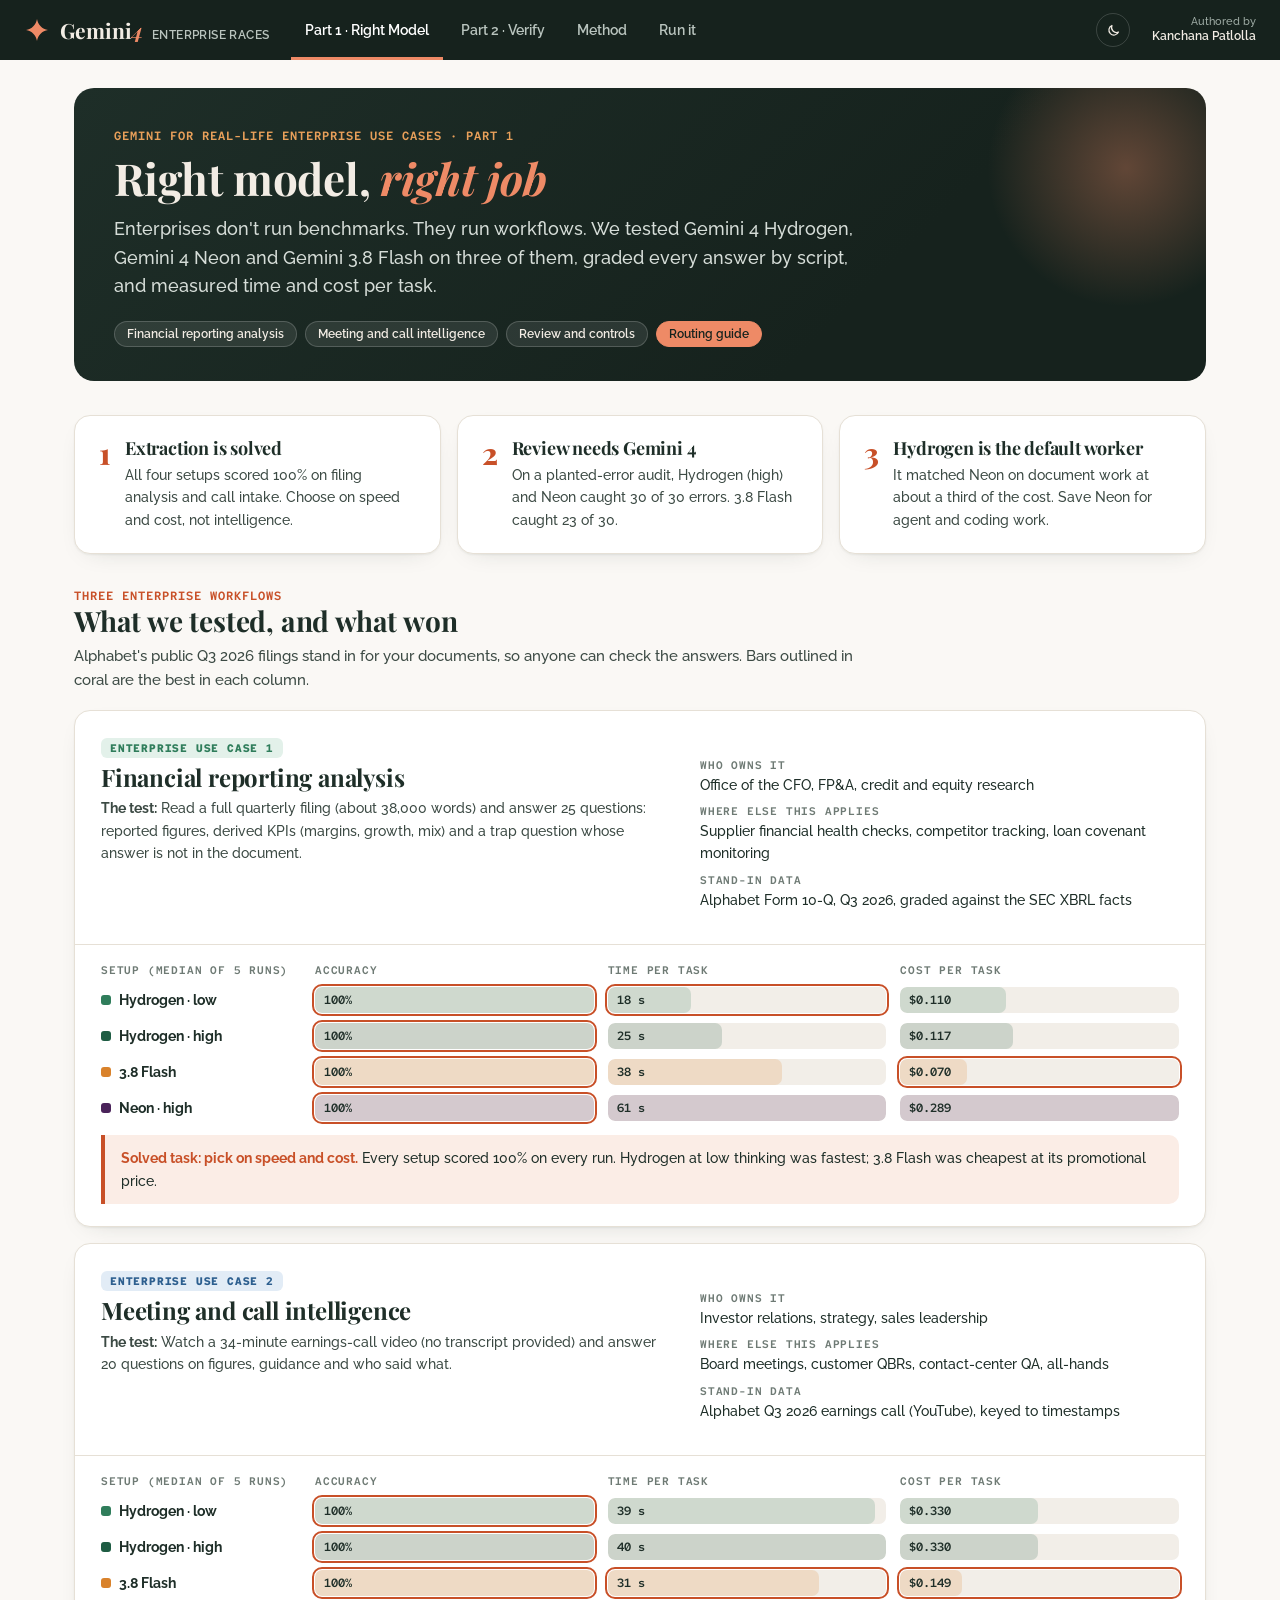
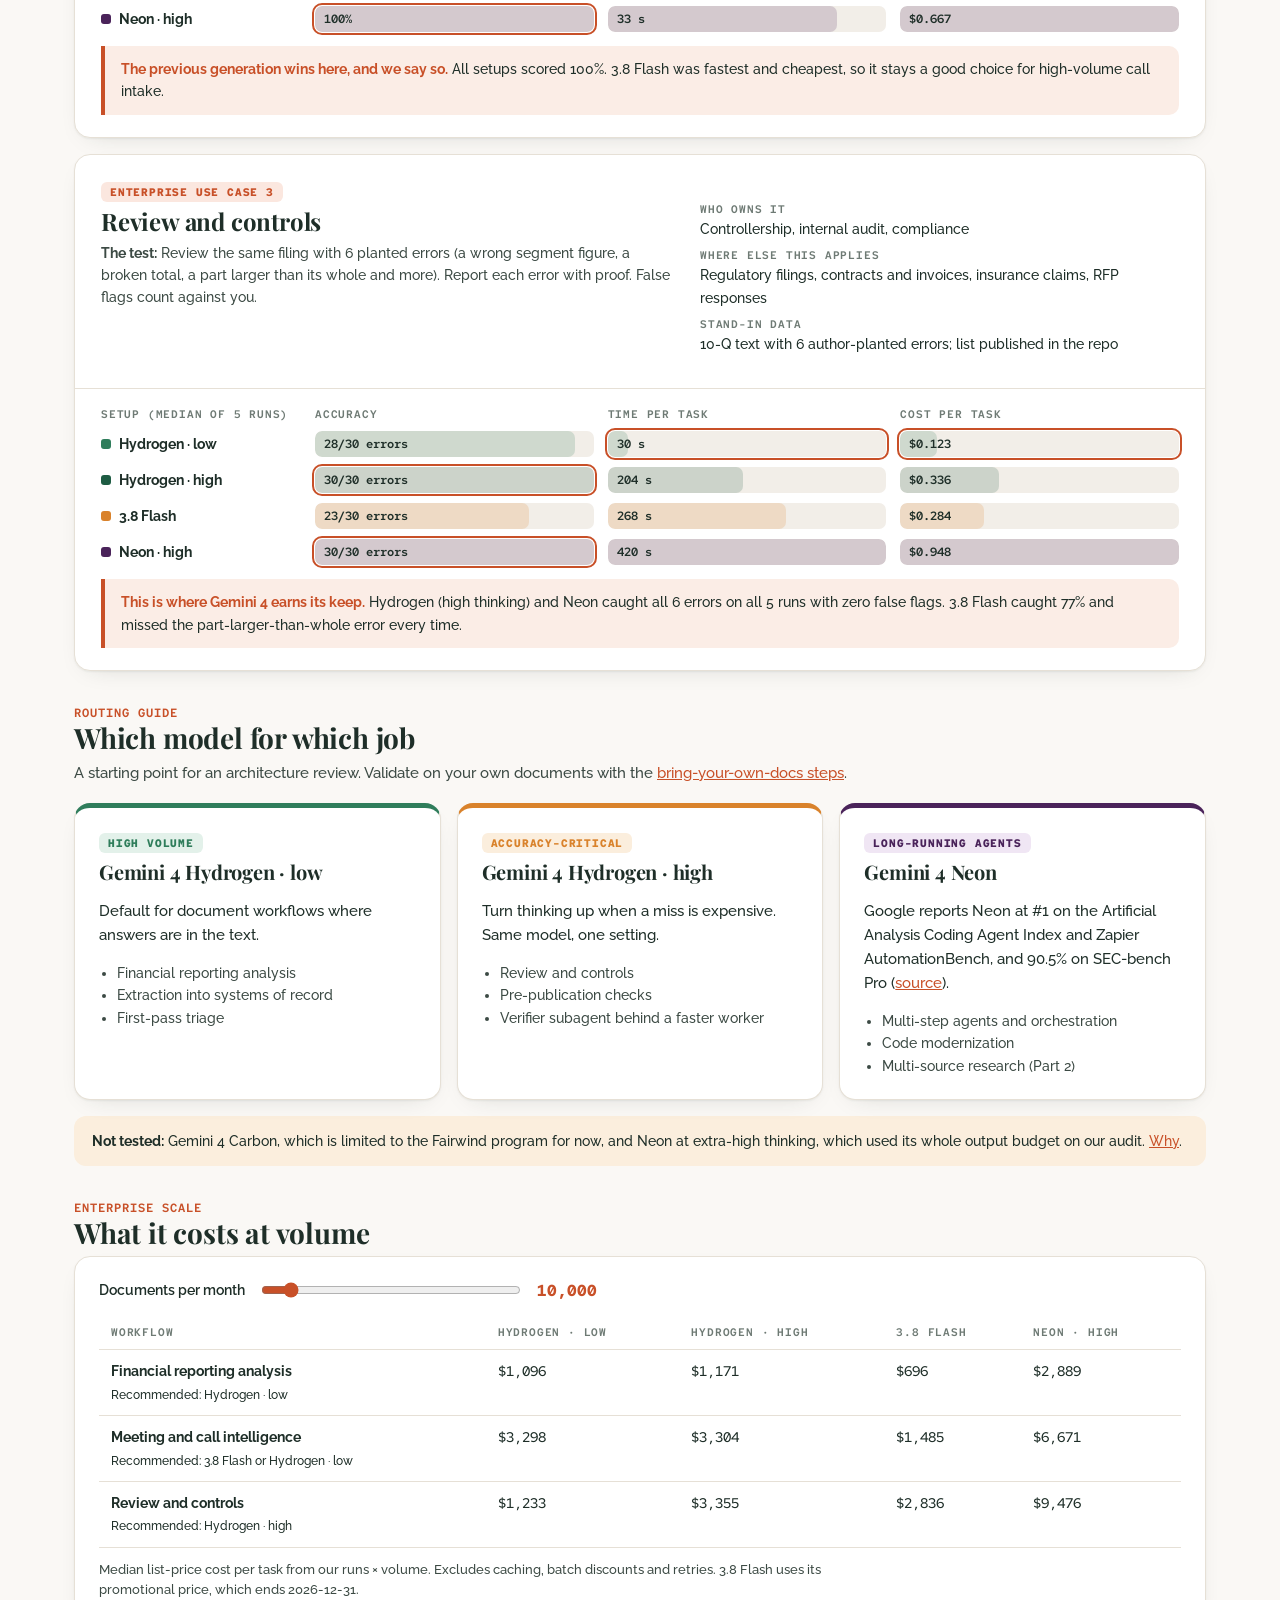
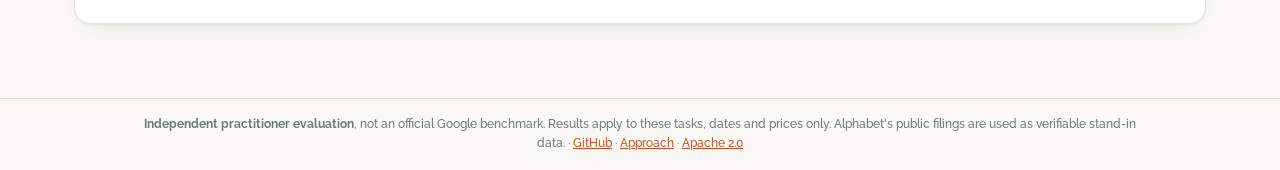
==== docs/index.html @ 5a357904 "Part 1: Right Model, Right Job — races, results, approach, site" ====
<!DOCTYPE html>
<html lang="en">
<head>
<!-- Google Tag Manager -->
<script>(function(w,d,s,l,i){w[l]=w[l]||[];w[l].push({'gtm.start':
new Date().getTime(),event:'gtm.js'});var f=d.getElementsByTagName(s)[0],
j=d.createElement(s),dl=l!='dataLayer'?'&l='+l:'';j.async=true;j.src=
'https://www.googletagmanager.com/gtm.js?id='+i+dl;f.parentNode.insertBefore(j,f);
})(window,document,'script','dataLayer','GTM-MKN39GPM');</script>
<!-- End Google Tag Manager -->
<meta charset="UTF-8">
<meta name="viewport" content="width=device-width, initial-scale=1.0">
<meta name="referrer" content="strict-origin-when-cross-origin">
<title>Gemini for Real-Life Enterprise Use Cases: Right Model, Right Job</title>
<meta name="description" content="Script-graded tests of Gemini 4 Hydrogen, Gemini 4 Neon and Gemini 3.8 Flash on enterprise workflows: financial reporting analysis, call intelligence, and review and controls. Accuracy, time and cost per task.">
<link rel="canonical" href="https://gemini4.cloudrace.info/">
<meta property="og:title" content="Gemini for Real-Life Enterprise Use Cases">
<meta property="og:description" content="Which Gemini model should run each enterprise workflow? Accuracy, time and cost on real filings and a real earnings call.">
<meta property="og:url" content="https://gemini4.cloudrace.info/">
<meta property="og:type" content="website">
<meta name="twitter:card" content="summary_large_image">
<link rel="preconnect" href="https://fonts.googleapis.com">
<link rel="preconnect" href="https://fonts.gstatic.com" crossorigin>
<link href="https://fonts.googleapis.com/css2?family=Playfair+Display:ital,wght@0,600;0,700;0,800;1,600&family=Raleway:wght@400;500;600;700&family=Red+Hat+Mono:wght@400;500;600&display=swap" rel="stylesheet">
<style>:root{
  --head:'Playfair Display',Georgia,serif;--body:'Raleway',system-ui,sans-serif;--mono:'Red Hat Mono',ui-monospace,monospace;
  --forest:#1E2E28;--forest-deep:#16221D;--coral:#C85028;--amber:#D9822B;--plum:#4A235A;--success:#2F7D5B;--blue:#2D5F8F;
  --bg:#FAF8F5;--surface:#FFFFFF;--surface-2:#F2EEE8;--line:#E6E0D6;--line-2:#D3CBBE;
  --ink:#1E2E28;--ink-2:#3C4A44;--muted:#6E7A74;--hl:#FBEDE6;
  --t-green:#E3F1EA;--t-coral:#FBE7DF;--t-amber:#FBEEDD;--t-plum:#F0E6F4;--t-blue:#E2ECF6;
  --shadow:0 1px 2px rgba(30,46,40,.06),0 8px 24px -16px rgba(30,46,40,.25);color-scheme:light;
}
:root.dark{
  --bg:#121A16;--surface:#18231E;--surface-2:#1F2C26;--line:#2C3B34;--line-2:#42554C;
  --ink:#EDE8DF;--ink-2:#CFC9BE;--muted:#93A098;--hl:#2A2320;
  --coral:#EE8A66;--amber:#E9A05A;--plum:#CFA9E0;--success:#7CC8A1;--blue:#8FB6DE;
  --t-green:#22392E;--t-coral:#46291E;--t-amber:#45341F;--t-plum:#3A2945;--t-blue:#25374B;
  --shadow:none;color-scheme:dark;
}
*{box-sizing:border-box}
html,body{margin:0}
body{background:var(--bg);color:var(--ink);font:500 15px/1.6 var(--body);-webkit-font-smoothing:antialiased}
a{color:var(--coral)}
code,pre{font-family:var(--mono)}
code{font-size:.9em;background:var(--surface-2);padding:1px 5px;border-radius:5px}
pre{background:var(--forest-deep);color:#E9E4DA;padding:16px 18px;border-radius:12px;overflow:auto;font-size:13px;line-height:1.55}
h1,h2,h3{font-family:var(--head);font-weight:700;letter-spacing:-.2px;line-height:1.2}
.app{min-height:100vh;display:flex;flex-direction:column}

/* top bar */
.top{display:flex;align-items:center;gap:22px;padding:0 24px;height:60px;background:var(--forest-deep);color:#F2ECE4;position:sticky;top:0;z-index:20}
.brand{display:flex;align-items:center;gap:10px;text-decoration:none;color:#F2ECE4;font:700 21px var(--head);flex:none}
.brand em{color:#EE8A66;font-style:italic}
.brand small{font:600 12px var(--body);color:#B9C4BE;letter-spacing:.4px;text-transform:uppercase;margin-left:4px}
.tabs{display:flex;gap:4px;align-self:stretch}
.tab{display:flex;align-items:center;padding:0 14px;text-decoration:none;font-weight:600;font-size:14px;color:#B9C4BE;border-bottom:3px solid transparent;border-top:3px solid transparent}
.tab:hover{color:#fff}
.tab.on{color:#fff;border-bottom-color:#EE8A66}
.grow{flex:1}
.iconbtn{width:34px;height:34px;display:grid;place-items:center;border:1px solid rgba(255,255,255,.16);border-radius:50%;background:none;color:#F2ECE4;cursor:pointer}
.ico{width:15px;height:15px}
.by{font-size:11px;line-height:1.3;color:#9FACA5;text-align:right}
.by b{display:block;color:#F2ECE4;font-size:12px;font-weight:600}

/* layout */
.view{flex:1;width:100%;max-width:1180px;margin:0 auto;padding:28px 24px 40px;outline:none}
.card{background:var(--surface);border:1px solid var(--line);border-radius:16px;box-shadow:var(--shadow);padding:22px 24px}
.grid{display:grid;gap:16px}
.g3{grid-template-columns:repeat(3,minmax(0,1fr))}
.g2{grid-template-columns:repeat(2,minmax(0,1fr))}
.g4{grid-template-columns:repeat(4,minmax(0,1fr))}
section{margin:34px 0}
section>h2{font-size:28px;margin:0 0 6px}
.lede{color:var(--ink-2);max-width:780px;margin:0 0 18px}
.eyebrow{font:600 12px var(--mono);letter-spacing:1px;text-transform:uppercase;color:var(--coral)}

/* hero */
.hero{background:linear-gradient(135deg,var(--forest) 0%,var(--forest-deep) 70%);color:#F2ECE4;border-radius:20px;padding:40px 40px 34px;position:relative;overflow:hidden}
.hero:after{content:"";position:absolute;right:-60px;top:-60px;width:280px;height:280px;border-radius:50%;background:radial-gradient(circle,rgba(238,138,102,.35),transparent 70%)}
.hero h1{font-size:44px;margin:8px 0 10px;max-width:820px}
.hero h1 em{color:#EE8A66}
.hero p{font-size:18px;color:#D6DDD8;max-width:760px;margin:0 0 20px}
.hero .eyebrow{color:#E9A05A}
.pills{display:flex;flex-wrap:wrap;gap:8px}
.pill{font:600 12px var(--body);padding:5px 12px;border-radius:999px;background:rgba(255,255,255,.09);border:1px solid rgba(255,255,255,.18);color:#F2ECE4;text-decoration:none}
a.pill:hover{border-color:#EE8A66}
.pill.on{background:#EE8A66;color:#16221D;border-color:#EE8A66}

/* takeaways */
.take{display:flex;gap:14px;align-items:flex-start}
.take .n{font:800 30px var(--head);color:var(--coral);line-height:1}
.take h3{margin:0 0 4px;font-size:18px}
.take p{margin:0;color:var(--ink-2);font-size:14px}

/* use-case panel */
.uc{padding:0;overflow:hidden}
.uc-h{display:grid;grid-template-columns:1.2fr 1fr;gap:24px;padding:24px 26px 18px;border-bottom:1px solid var(--line)}
.uc-h h3{font-size:24px;margin:4px 0 6px}
.uc-h p{margin:0;color:var(--ink-2);font-size:14px}
.tag{display:inline-block;font:700 11px var(--mono);letter-spacing:.8px;text-transform:uppercase;padding:3px 9px;border-radius:6px}
.tag.green{background:var(--t-green);color:var(--success)}
.tag.coral{background:var(--t-coral);color:var(--coral)}
.tag.amber{background:var(--t-amber);color:var(--amber)}
.tag.plum{background:var(--t-plum);color:var(--plum)}
.tag.blue{background:var(--t-blue);color:var(--blue)}
.meta dt{font:600 11px var(--mono);text-transform:uppercase;letter-spacing:.8px;color:var(--muted);margin-top:8px}
.meta dd{margin:2px 0 0;font-size:14px}
.uc-b{padding:18px 26px 22px}
.verdict{margin:14px 0 0;padding:12px 16px;border-left:4px solid var(--coral);background:var(--hl);border-radius:0 10px 10px 0;font-size:14px}
.verdict b{color:var(--coral)}

/* result rows */
.rows{display:grid;gap:10px}
.row{display:grid;grid-template-columns:200px 1fr 1fr 1fr;gap:14px;align-items:center}
.row.head{font:600 11px var(--mono);letter-spacing:.8px;text-transform:uppercase;color:var(--muted)}
.row .who{font-weight:700;font-size:14px;display:flex;align-items:center;gap:8px}
.sw{width:10px;height:10px;border-radius:3px;flex:none}
.bar{position:relative;height:26px;background:var(--surface-2);border-radius:7px;overflow:hidden}
.bar i{position:absolute;inset:0 auto 0 0;border-radius:7px;opacity:.9}
.bar span{position:relative;z-index:1;font:600 12px var(--mono);line-height:26px;padding-left:9px;color:var(--ink)}
.best{outline:2px solid var(--coral);outline-offset:1px}

/* tables */
table{width:100%;border-collapse:collapse;font-size:14px}
th,td{text-align:left;padding:10px 12px;border-bottom:1px solid var(--line);vertical-align:top}
th{font:600 11px var(--mono);letter-spacing:.8px;text-transform:uppercase;color:var(--muted)}
td.num{font-family:var(--mono);white-space:nowrap}
tr.pick td{background:var(--t-green)}

/* routing */
.route{border-top:5px solid var(--success)}
.route.r2{border-top-color:var(--amber)}
.route.r3{border-top-color:var(--plum)}
.route h3{margin:6px 0 4px;font-size:20px}
.route ul{margin:8px 0 0;padding-left:18px;font-size:14px;color:var(--ink-2)}

/* controls */
.ctrl{display:flex;flex-wrap:wrap;align-items:center;gap:14px;margin-bottom:14px}
.ctrl label{font-weight:600;font-size:14px}
.ctrl input[type=range]{width:260px;accent-color:var(--coral)}
.ctrl output{font:700 16px var(--mono);color:var(--coral)}

.callout{padding:14px 18px;border-radius:12px;background:var(--t-amber);font-size:14px}
.soon{border:2px dashed var(--line-2);background:transparent;box-shadow:none}
.steps{counter-reset:s;list-style:none;padding:0;margin:0}
.steps li{counter-increment:s;position:relative;padding:0 0 14px 42px}
.steps li:before{content:counter(s);position:absolute;left:0;top:0;width:28px;height:28px;border-radius:50%;background:var(--forest);color:#fff;display:grid;place-items:center;font:700 13px var(--mono)}
.foot{border-top:1px solid var(--line);padding:16px 24px;font-size:12px;color:var(--muted);text-align:center}
.foot p{max-width:1000px;margin:0 auto}

@media (max-width:900px){
  .g3,.g4,.g2,.uc-h{grid-template-columns:1fr}
  .row{grid-template-columns:1fr;gap:4px}
  .row.head{display:none}
  .hero h1{font-size:32px}
  .tabs .tab{padding:0 8px;font-size:12px}
  .by,.brand small{display:none}
}
</style>
</head>
<body>
<!-- Google Tag Manager (noscript) -->
<noscript><iframe src="https://www.googletagmanager.com/ns.html?id=GTM-MKN39GPM"
height="0" width="0" style="display:none;visibility:hidden"></iframe></noscript>
<!-- End Google Tag Manager (noscript) -->
<div class="app">
  <header class="top">
    <a class="brand" href="#/part1">
      <svg width="26" height="26" viewBox="0 0 26 26" aria-hidden="true"><path d="M13 2c.9 5.8 5.2 10.1 11 11-5.8.9-10.1 5.2-11 11-.9-5.8-5.2-10.1-11-11C7.8 12.1 12.1 7.8 13 2z" fill="#EE8A66"/></svg>
      <span>Gemini<em>4</em> <small>Enterprise Races</small></span>
    </a>
    <nav class="tabs" aria-label="Sections">
      <a class="tab" data-tab="part1" href="#/part1">Part 1 · Right Model</a>
      <a class="tab" data-tab="part2" href="#/part2">Part 2 · Verify</a>
      <a class="tab" data-tab="method" href="#/method">Method</a>
      <a class="tab" data-tab="run" href="#/run">Run it</a>
    </nav>
    <span class="grow"></span>
    <button class="iconbtn" id="theme" title="Toggle dark mode" aria-label="Toggle dark mode"><svg class="ico" viewBox="0 0 24 24" fill="none" stroke="currentColor" stroke-width="2" stroke-linejoin="round"><path d="M20 14.5A8 8 0 0 1 9.5 4 8 8 0 1 0 20 14.5z"/></svg></button>
    <div class="by"><span>Authored by</span><b>Kanchana Patlolla</b></div>
  </header>
  <main id="view" class="view" tabindex="-1"></main>
  <footer class="foot">
    <p><b>Independent practitioner evaluation</b>, not an official Google benchmark. Results apply to these tasks, dates and prices only. Alphabet's public filings are used as verifiable stand-in data.
    · <a href="https://github.com/kanchpat/gemini4-enterprise-races">GitHub</a>
    · <a href="https://github.com/kanchpat/gemini4-enterprise-races/blob/main/docs/approach.md">Approach</a>
    · <a href="https://github.com/kanchpat/gemini4-enterprise-races/blob/main/LICENSE">Apache 2.0</a></p>
  </footer>
</div>
<script>/* Gemini for Real-Life Enterprise Use Cases — single-page app.
 * DATA (results/summary.json) is injected by scripts/build_site.py. */
const DATA = {"tests":{"analyst":{"use_case":"Financial reporting analysis","source":"results/race1_runs.jsonl","configs":[{"model":"gemini-4-hydrogen","thinking":"LOW","label":"Gemini 4 Hydrogen (low)","runs":5,"accuracy_median_pct":100.0,"accuracy_min_pct":100.0,"accuracy_max_pct":100.0,"seconds_median":18.1,"seconds_min":15.9,"seconds_max":23.2,"cost_usd_median":0.1096},{"model":"gemini-4-hydrogen","thinking":"HIGH","label":"Gemini 4 Hydrogen (high)","runs":5,"accuracy_median_pct":100.0,"accuracy_min_pct":100.0,"accuracy_max_pct":100.0,"seconds_median":24.9,"seconds_min":22.7,"seconds_max":25.5,"cost_usd_median":0.1171},{"model":"gemini-3.8-flash","thinking":"HIGH","label":"Gemini 3.8 Flash (high)","runs":5,"accuracy_median_pct":100.0,"accuracy_min_pct":100.0,"accuracy_max_pct":100.0,"seconds_median":37.9,"seconds_min":31.2,"seconds_max":45.0,"cost_usd_median":0.0696},{"model":"gemini-4-neon","thinking":"HIGH","label":"Gemini 4 Neon (high)","runs":5,"accuracy_median_pct":100.0,"accuracy_min_pct":100.0,"accuracy_max_pct":100.0,"seconds_median":60.7,"seconds_min":58.5,"seconds_max":74.5,"cost_usd_median":0.2889}]},"intake":{"use_case":"Meeting and call intelligence","source":"results/race2_runs.jsonl","configs":[{"model":"gemini-3.8-flash","thinking":"HIGH","label":"Gemini 3.8 Flash (high)","runs":5,"accuracy_median_pct":100.0,"accuracy_min_pct":100.0,"accuracy_max_pct":100.0,"seconds_median":30.6,"seconds_min":26.7,"seconds_max":34.5,"cost_usd_median":0.1485},{"model":"gemini-4-neon","thinking":"HIGH","label":"Gemini 4 Neon (high)","runs":5,"accuracy_median_pct":100.0,"accuracy_min_pct":100.0,"accuracy_max_pct":100.0,"seconds_median":33.1,"seconds_min":29.6,"seconds_max":50.3,"cost_usd_median":0.6671},{"model":"gemini-4-hydrogen","thinking":"LOW","label":"Gemini 4 Hydrogen (low)","runs":5,"accuracy_median_pct":100.0,"accuracy_min_pct":100.0,"accuracy_max_pct":100.0,"seconds_median":38.7,"seconds_min":30.8,"seconds_max":76.5,"cost_usd_median":0.3298},{"model":"gemini-4-hydrogen","thinking":"HIGH","label":"Gemini 4 Hydrogen (high)","runs":5,"accuracy_median_pct":100.0,"accuracy_min_pct":100.0,"accuracy_max_pct":100.0,"seconds_median":40.3,"seconds_min":34.6,"seconds_max":52.0,"cost_usd_median":0.3304}]},"audit":{"use_case":"Review and controls","source":"results/audit_runs.jsonl","configs":[{"model":"gemini-4-hydrogen","thinking":"LOW","label":"Gemini 4 Hydrogen (low)","runs":5,"accuracy_median_pct":100.0,"accuracy_min_pct":83.3,"accuracy_max_pct":100.0,"seconds_median":30.1,"seconds_min":22.7,"seconds_max":49.8,"cost_usd_median":0.1233,"errors_found":28,"errors_planted":30,"false_flags":0,"missed_by_error":{"e5":2}},{"model":"gemini-4-hydrogen","thinking":"HIGH","label":"Gemini 4 Hydrogen (high)","runs":5,"accuracy_median_pct":100.0,"accuracy_min_pct":100.0,"accuracy_max_pct":100.0,"seconds_median":203.8,"seconds_min":192.1,"seconds_max":217.4,"cost_usd_median":0.3355,"errors_found":30,"errors_planted":30,"false_flags":0,"missed_by_error":{}},{"model":"gemini-3.8-flash","thinking":"HIGH","label":"Gemini 3.8 Flash (high)","runs":5,"accuracy_median_pct":83.3,"accuracy_min_pct":66.7,"accuracy_max_pct":83.3,"seconds_median":268.2,"seconds_min":234.6,"seconds_max":350.2,"cost_usd_median":0.2836,"errors_found":23,"errors_planted":30,"false_flags":0,"missed_by_error":{"e5":5,"e3":2}},{"model":"gemini-4-neon","thinking":"HIGH","label":"Gemini 4 Neon (high)","runs":5,"accuracy_median_pct":100.0,"accuracy_min_pct":100.0,"accuracy_max_pct":100.0,"seconds_median":420.0,"seconds_min":394.5,"seconds_max":460.8,"cost_usd_median":0.9476,"errors_found":30,"errors_planted":30,"false_flags":0,"missed_by_error":{}}]},"ladder_pilot":{"use_case":"Multi-step reasoning (pilot, 1 run)","source":"results/pilot/ladder.jsonl","configs":[{"model":"gemini-4-hydrogen","thinking":"LOW","label":"Gemini 4 Hydrogen (low)","runs":1,"accuracy_median_pct":100.0,"accuracy_min_pct":100.0,"accuracy_max_pct":100.0,"seconds_median":24.2,"seconds_min":24.2,"seconds_max":24.2,"cost_usd_median":0.1185},{"model":"gemini-4-hydrogen","thinking":"HIGH","label":"Gemini 4 Hydrogen (high)","runs":1,"accuracy_median_pct":100.0,"accuracy_min_pct":100.0,"accuracy_max_pct":100.0,"seconds_median":46.1,"seconds_min":46.1,"seconds_max":46.1,"cost_usd_median":0.1418},{"model":"gemini-4-neon","thinking":"HIGH","label":"Gemini 4 Neon (high)","runs":1,"accuracy_median_pct":100.0,"accuracy_min_pct":100.0,"accuracy_max_pct":100.0,"seconds_median":94.5,"seconds_min":94.5,"seconds_max":94.5,"cost_usd_median":0.3539},{"model":"gemini-3.8-flash","thinking":"HIGH","label":"Gemini 3.8 Flash (high)","runs":1,"accuracy_median_pct":100.0,"accuracy_min_pct":100.0,"accuracy_max_pct":100.0,"seconds_median":125.5,"seconds_min":125.5,"seconds_max":125.5,"cost_usd_median":0.1191},{"model":"gemini-4-neon","thinking":"XHIGH","label":"Gemini 4 Neon (extra high)","runs":1,"accuracy_median_pct":100.0,"accuracy_min_pct":100.0,"accuracy_max_pct":100.0,"seconds_median":216.2,"seconds_min":216.2,"seconds_max":216.2,"cost_usd_median":0.5845}]}}};

const REPO = 'https://github.com/kanchpat/gemini4-enterprise-races';
const BLOB = REPO + '/blob/main/';
const BLOG = 'https://blog.google/innovation-and-ai/models-and-research/gemini-models/';

// Display order and colors per setup.
const SETUPS = [
  {model: 'gemini-4-hydrogen', thinking: 'LOW', short: 'Hydrogen · low', color: '#2F7D5B'},
  {model: 'gemini-4-hydrogen', thinking: 'HIGH', short: 'Hydrogen · high', color: '#1E5C43'},
  {model: 'gemini-3.8-flash', thinking: 'HIGH', short: '3.8 Flash', color: '#D9822B'},
  {model: 'gemini-4-neon', thinking: 'HIGH', short: 'Neon · high', color: '#4A235A'},
];

const USE_CASES = [
  {
    id: 'analyst', tag: 'green', name: 'Financial reporting analysis',
    task: 'Read a full quarterly filing (about 38,000 words) and answer 25 questions: reported figures, derived KPIs (margins, growth, mix) and a trap question whose answer is not in the document.',
    owner: 'Office of the CFO, FP&A, credit and equity research',
    elsewhere: 'Supplier financial health checks, competitor tracking, loan covenant monitoring',
    data: 'Alphabet Form 10-Q, Q3 2026, graded against the SEC XBRL facts',
    verdict: '<b>Solved task: pick on speed and cost.</b> Every setup scored 100% on every run. Hydrogen at low thinking was fastest; 3.8 Flash was cheapest at its promotional price.',
  },
  {
    id: 'intake', tag: 'blue', name: 'Meeting and call intelligence',
    task: 'Watch a 34-minute earnings-call video (no transcript provided) and answer 20 questions on figures, guidance and who said what.',
    owner: 'Investor relations, strategy, sales leadership',
    elsewhere: 'Board meetings, customer QBRs, contact-center QA, all-hands',
    data: 'Alphabet Q3 2026 earnings call (YouTube), keyed to timestamps',
    verdict: '<b>The previous generation wins here, and we say so.</b> All setups scored 100%. 3.8 Flash was fastest and cheapest, so it stays a good choice for high-volume call intake.',
  },
  {
    id: 'audit', tag: 'coral', name: 'Review and controls',
    task: 'Review the same filing with 6 planted errors (a wrong segment figure, a broken total, a part larger than its whole and more). Report each error with proof. False flags count against you.',
    owner: 'Controllership, internal audit, compliance',
    elsewhere: 'Regulatory filings, contracts and invoices, insurance claims, RFP responses',
    data: '10-Q text with 6 author-planted errors; list published in the repo',
    verdict: '<b>This is where Gemini 4 earns its keep.</b> Hydrogen (high thinking) and Neon caught all 6 errors on all 5 runs with zero false flags. 3.8 Flash caught 77% and missed the part-larger-than-whole error every time.',
  },
];

const $ = (s, el = document) => el.querySelector(s);
const esc = s => String(s).replace(/[&<>"]/g, c => ({'&': '&amp;', '<': '&lt;', '>': '&gt;', '"': '&quot;'}[c]));
const usd = (v, d = 2) => '$' + v.toLocaleString('en-US', {minimumFractionDigits: d, maximumFractionDigits: d});

function cfg(test, s) {
  const t = DATA.tests[test];
  return t && t.configs.find(c => c.model === s.model && c.thinking === s.thinking);
}

function accLabel(test, c) {
  return test === 'audit' ? `${c.errors_found}/${c.errors_planted} errors` : `${Math.round(c.accuracy_median_pct)}%`;
}

function accFrac(test, c) {
  return test === 'audit' ? c.errors_found / c.errors_planted : c.accuracy_median_pct / 100;
}

function bars(test) {
  const rows = SETUPS.map(s => ({s, c: cfg(test, s)})).filter(r => r.c);
  const maxT = Math.max(...rows.map(r => r.c.seconds_median));
  const maxC = Math.max(...rows.map(r => r.c.cost_usd_median));
  const bestT = Math.min(...rows.map(r => r.c.seconds_median));
  const bestC = Math.min(...rows.map(r => r.c.cost_usd_median));
  const bestA = Math.max(...rows.map(r => accFrac(test, r.c)));
  const bar = (frac, label, color, best) =>
    `<div class="bar${best ? ' best' : ''}"><i style="width:${Math.max(frac * 100, 3)}%;background:${color}33"></i><span>${label}</span></div>`;
  return `<div class="rows">
    <div class="row head"><div>Setup (median of ${rows[0].c.runs} runs)</div><div>Accuracy</div><div>Time per task</div><div>Cost per task</div></div>
    ${rows.map(({s, c}) => `<div class="row">
      <div class="who"><span class="sw" style="background:${s.color}"></span>${s.short}</div>
      ${bar(accFrac(test, c), accLabel(test, c), s.color, accFrac(test, c) === bestA)}
      ${bar(c.seconds_median / maxT, Math.round(c.seconds_median) + ' s', s.color, c.seconds_median === bestT)}
      ${bar(c.cost_usd_median / maxC, usd(c.cost_usd_median, 3), s.color, c.cost_usd_median === bestC)}
    </div>`).join('')}
  </div>`;
}

function useCase(u, i) {
  return `<article class="card uc" id="uc-${u.id}">
    <div class="uc-h">
      <div>
        <span class="tag ${u.tag}">Enterprise use case ${i + 1}</span>
        <h3>${u.name}</h3>
        <p><b>The test:</b> ${u.task}</p>
      </div>
      <dl class="meta">
        <dt>Who owns it</dt><dd>${u.owner}</dd>
        <dt>Where else this applies</dt><dd>${u.elsewhere}</dd>
        <dt>Stand-in data</dt><dd>${u.data}</dd>
      </dl>
    </div>
    <div class="uc-b">${bars(u.id)}<p class="verdict">${u.verdict}</p></div>
  </article>`;
}

function scaleCalc() {
  return `<div class="card">
    <div class="ctrl"><label for="vol">Documents per month</label>
      <input id="vol" type="range" min="1000" max="100000" step="1000" value="10000">
      <output id="volv">10,000</output></div>
    <div id="scale"></div>
    <p class="lede" style="margin:12px 0 0;font-size:13px">Median list-price cost per task from our runs × volume. Excludes caching, batch discounts and retries. 3.8 Flash uses its promotional price, which ends 2026-12-31.</p>
  </div>`;
}

function renderScale() {
  const v = +$('#vol').value;
  $('#volv').textContent = v.toLocaleString('en-US');
  const line = (job, test, pick) => {
    const cells = SETUPS.map(s => {
      const c = cfg(test, s);
      return `<td class="num">${usd(c.cost_usd_median * v, 0)}</td>`;
    }).join('');
    return `<tr><td><b>${job}</b><br><small>Recommended: ${pick}</small></td>${cells}</tr>`;
  };
  $('#scale').innerHTML = `<table><thead><tr><th>Workflow</th>${SETUPS.map(s => `<th>${s.short}</th>`).join('')}</tr></thead><tbody>
    ${line('Financial reporting analysis', 'analyst', 'Hydrogen · low')}
    ${line('Meeting and call intelligence', 'intake', '3.8 Flash or Hydrogen · low')}
    ${line('Review and controls', 'audit', 'Hydrogen · high')}
  </tbody></table>`;
}

function part1() {
  return `
  <div class="hero">
    <div class="eyebrow">Gemini for Real-Life Enterprise Use Cases · Part 1</div>
    <h1>Right model, <em>right job</em></h1>
    <p>Enterprises don't run benchmarks. They run workflows. We tested Gemini 4 Hydrogen, Gemini 4 Neon and Gemini 3.8 Flash on three of them, graded every answer by script, and measured time and cost per task.</p>
    <div class="pills">
      <a class="pill" href="#/part1/analyst">Financial reporting analysis</a>
      <a class="pill" href="#/part1/intake">Meeting and call intelligence</a>
      <a class="pill" href="#/part1/audit">Review and controls</a>
      <a class="pill on" href="#/part1/route">Routing guide</a>
    </div>
  </div>

  <section>
    <div class="grid g3">
      <div class="card take"><span class="n">1</span><div><h3>Extraction is solved</h3><p>All four setups scored 100% on filing analysis and call intake. Choose on speed and cost, not intelligence.</p></div></div>
      <div class="card take"><span class="n">2</span><div><h3>Review needs Gemini 4</h3><p>On a planted-error audit, Hydrogen (high) and Neon caught 30 of 30 errors. 3.8 Flash caught 23 of 30.</p></div></div>
      <div class="card take"><span class="n">3</span><div><h3>Hydrogen is the default worker</h3><p>It matched Neon on document work at about a third of the cost. Save Neon for agent and coding work.</p></div></div>
    </div>
  </section>

  <section>
    <div class="eyebrow">Three enterprise workflows</div>
    <h2>What we tested, and what won</h2>
    <p class="lede">Alphabet's public Q3 2026 filings stand in for your documents, so anyone can check the answers. Bars outlined in coral are the best in each column.</p>
    <div class="grid">${USE_CASES.map(useCase).join('')}</div>
  </section>

  <section id="route">
    <div class="eyebrow">Routing guide</div>
    <h2>Which model for which job</h2>
    <p class="lede">A starting point for an architecture review. Validate on your own documents with the <a href="#/run">bring-your-own-docs steps</a>.</p>
    <div class="grid g3">
      <div class="card route"><span class="tag green">High volume</span><h3>Gemini 4 Hydrogen · low</h3>
        <p>Default for document workflows where answers are in the text.</p>
        <ul><li>Financial reporting analysis</li><li>Extraction into systems of record</li><li>First-pass triage</li></ul></div>
      <div class="card route r2"><span class="tag amber">Accuracy-critical</span><h3>Gemini 4 Hydrogen · high</h3>
        <p>Turn thinking up when a miss is expensive. Same model, one setting.</p>
        <ul><li>Review and controls</li><li>Pre-publication checks</li><li>Verifier subagent behind a faster worker</li></ul></div>
      <div class="card route r3"><span class="tag plum">Long-running agents</span><h3>Gemini 4 Neon</h3>
        <p>Google reports Neon at #1 on the Artificial Analysis Coding Agent Index and Zapier AutomationBench, and 90.5% on SEC-bench Pro (<a href="${BLOG}introducing-gemini-4-neon/">source</a>).</p>
        <ul><li>Multi-step agents and orchestration</li><li>Code modernization</li><li>Multi-source research (Part 2)</li></ul></div>
    </div>
    <p class="callout" style="margin-top:16px"><b>Not tested:</b> Gemini 4 Carbon, which is limited to the Fairwind program for now, and Neon at extra-high thinking, which used its whole output budget on our audit. <a href="${BLOB}docs/approach.md">Why</a>.</p>
  </section>

  <section id="scale-s">
    <div class="eyebrow">Enterprise scale</div>
    <h2>What it costs at volume</h2>
    ${scaleCalc()}
  </section>`;
}

function part2() {
  return `
  <div class="hero">
    <div class="eyebrow">Gemini for Real-Life Enterprise Use Cases · Part 2</div>
    <h1>Ask once, <em>verify everywhere</em></h1>
    <p>One question, answered across a quarterly filing, an earnings release and a call recording. Every claim comes with the exact source line or timestamp, and a script checks that each quote really is in the source.</p>
    <div class="pills"><span class="pill">Enterprise use case: research and due diligence</span><span class="pill">Coming next</span></div>
  </div>
  <section>
    <div class="grid g2">
      <div class="card"><span class="tag plum">Why it matters</span><h3>Trust is the blocker, not intelligence</h3>
        <p>Executives won't act on an answer they can't trace. Part 2 tests whether each model can reconcile sources, flag real conflicts, and cite verbatim, with no invented quotes.</p>
        <dl class="meta"><dt>Who owns it</dt><dd>Corporate development, risk, legal, analysts</dd>
        <dt>Where else this applies</dt><dd>M&amp;A diligence, vendor risk, policy research, analyst briefings</dd></dl></div>
      <div class="card soon"><span class="tag amber">What you'll get</span>
        <ul class="steps" style="margin-top:12px">
          <li>A 90-second video for customer meetings</li>
          <li>An interactive explorer: pick a question, see each source highlighted</li>
          <li>A one-slide summary</li>
          <li>A Colab to run the same test on your own documents</li>
        </ul></div>
    </div>
  </section>`;
}

function method() {
  const rows = [
    ['Grading', 'By script against answer keys built from SEC XBRL facts and call timestamps. No human or model judging.'],
    ['Repeats', '5 runs per setup; we report the median and publish every run.'],
    ['Settings', 'Same prompt, temperature and output cap for every model. Only the thinking level changes.'],
    ['Cost', 'Token counts from the API × public list prices. 3.8 Flash at its promotional price.'],
    ['Time', 'Wall-clock seconds per task on the Vertex AI global endpoint, all setups running in parallel.'],
    ['Traps', 'Questions whose answer is not in the source. The right answer is "not stated".'],
    ['Honesty', 'Ties and losses are published. One grading change made after the pilot is disclosed.'],
  ];
  return `
  <section style="margin-top:0">
    <div class="eyebrow">Method</div>
    <h2>How we tested, and why</h2>
    <p class="lede">Published benchmarks rank models on intelligence. Architects ask a narrower question: <b>for a given job, which model gives the right answer at a speed and cost I can run thousands of times a day?</b></p>
    <div class="card"><table><tbody>${rows.map(r => `<tr><th style="width:160px">${r[0]}</th><td>${r[1]}</td></tr>`).join('')}</tbody></table></div>
  </section>
  <section>
    <h2>Limitations</h2>
    <div class="grid g2">
      <div class="card"><ul style="margin:0;padding-left:18px">
        <li>One company's filings; your documents may be harder or easier.</li>
        <li>Planted errors were written by the author. Real errors may be subtler.</li>
        <li>Latency varies by region, time and load. Compare within a run.</li></ul></div>
      <div class="card"><ul style="margin:0;padding-left:18px">
        <li>The filing and call are public, so a model may have seen them. Trap questions check for outside knowledge.</li>
        <li>Results apply to these tasks, dates and prices only.</li>
        <li>Neon's agent strengths are not covered by Part 1.</li></ul></div>
    </div>
    <p style="margin-top:16px"><a href="${BLOB}docs/approach.md">Read the full approach and reasoning →</a></p>
  </section>`;
}

function run() {
  return `
  <section style="margin-top:0">
    <div class="eyebrow">Run it yourself</div>
    <h2>Rerun every test on your own project</h2>
    <p class="lede">Python 3.10+ and the standard library only. A full 5-run pass costs about $25 at list price.</p>
    <div class="grid g2">
      <div class="card"><h3 style="margin-top:0">1 · Set up</h3>
<pre>git clone ${REPO}.git
cd gemini4-enterprise-races

# Gemini API
export GEMINI_API_KEY="your-key"
# or Vertex AI (takes precedence)
export GOOGLE_CLOUD_PROJECT="your-project-id"</pre></div>
      <div class="card"><h3 style="margin-top:0">2 · Run and summarize</h3>
<pre>python3 races/race1_analyst.py --runs 5
python3 races/race2_intake.py  --runs 5
python3 races/race_hard.py --task audit --runs 5
python3 scripts/summarize.py --print</pre></div>
    </div>
  </section>
  <section>
    <h2>Bring your own documents</h2>
    <ol class="steps">
      <li>Replace the text in <code>data/race1/</code> with your document, and write an answer key with the source of each value.</li>
      <li>Keep a few trap questions whose answer is not in the document.</li>
      <li>Run with <code>--out results/mine.jsonl</code> so your runs stay separate.</li>
      <li>Compare accuracy first, then time and cost.</li>
    </ol>
    <p><a href="${REPO}">Open the repository on GitHub →</a></p>
  </section>`;
}

const ROUTES = {part1, part2, method, run};

function render() {
  const [, tab = 'part1', anchor] = location.hash.split('/');
  const fn = ROUTES[tab] || part1;
  $('#view').innerHTML = fn();
  document.querySelectorAll('.tab').forEach(t => t.classList.toggle('on', t.dataset.tab === (ROUTES[tab] ? tab : 'part1')));
  if ($('#vol')) { $('#vol').addEventListener('input', renderScale); renderScale(); }
  const target = anchor && (document.getElementById('uc-' + anchor) || document.getElementById(anchor));
  if (target) target.scrollIntoView({behavior: 'smooth', block: 'start'});
  else window.scrollTo(0, 0);
}

function initTheme() {
  const root = document.documentElement;
  if (localStorage.getItem('g4-theme') === 'dark') root.classList.add('dark');
  $('#theme').addEventListener('click', () => {
    root.classList.toggle('dark');
    localStorage.setItem('g4-theme', root.classList.contains('dark') ? 'dark' : 'light');
  });
}

window.addEventListener('hashchange', render);
initTheme();
render();
</script>
</body>
</html>
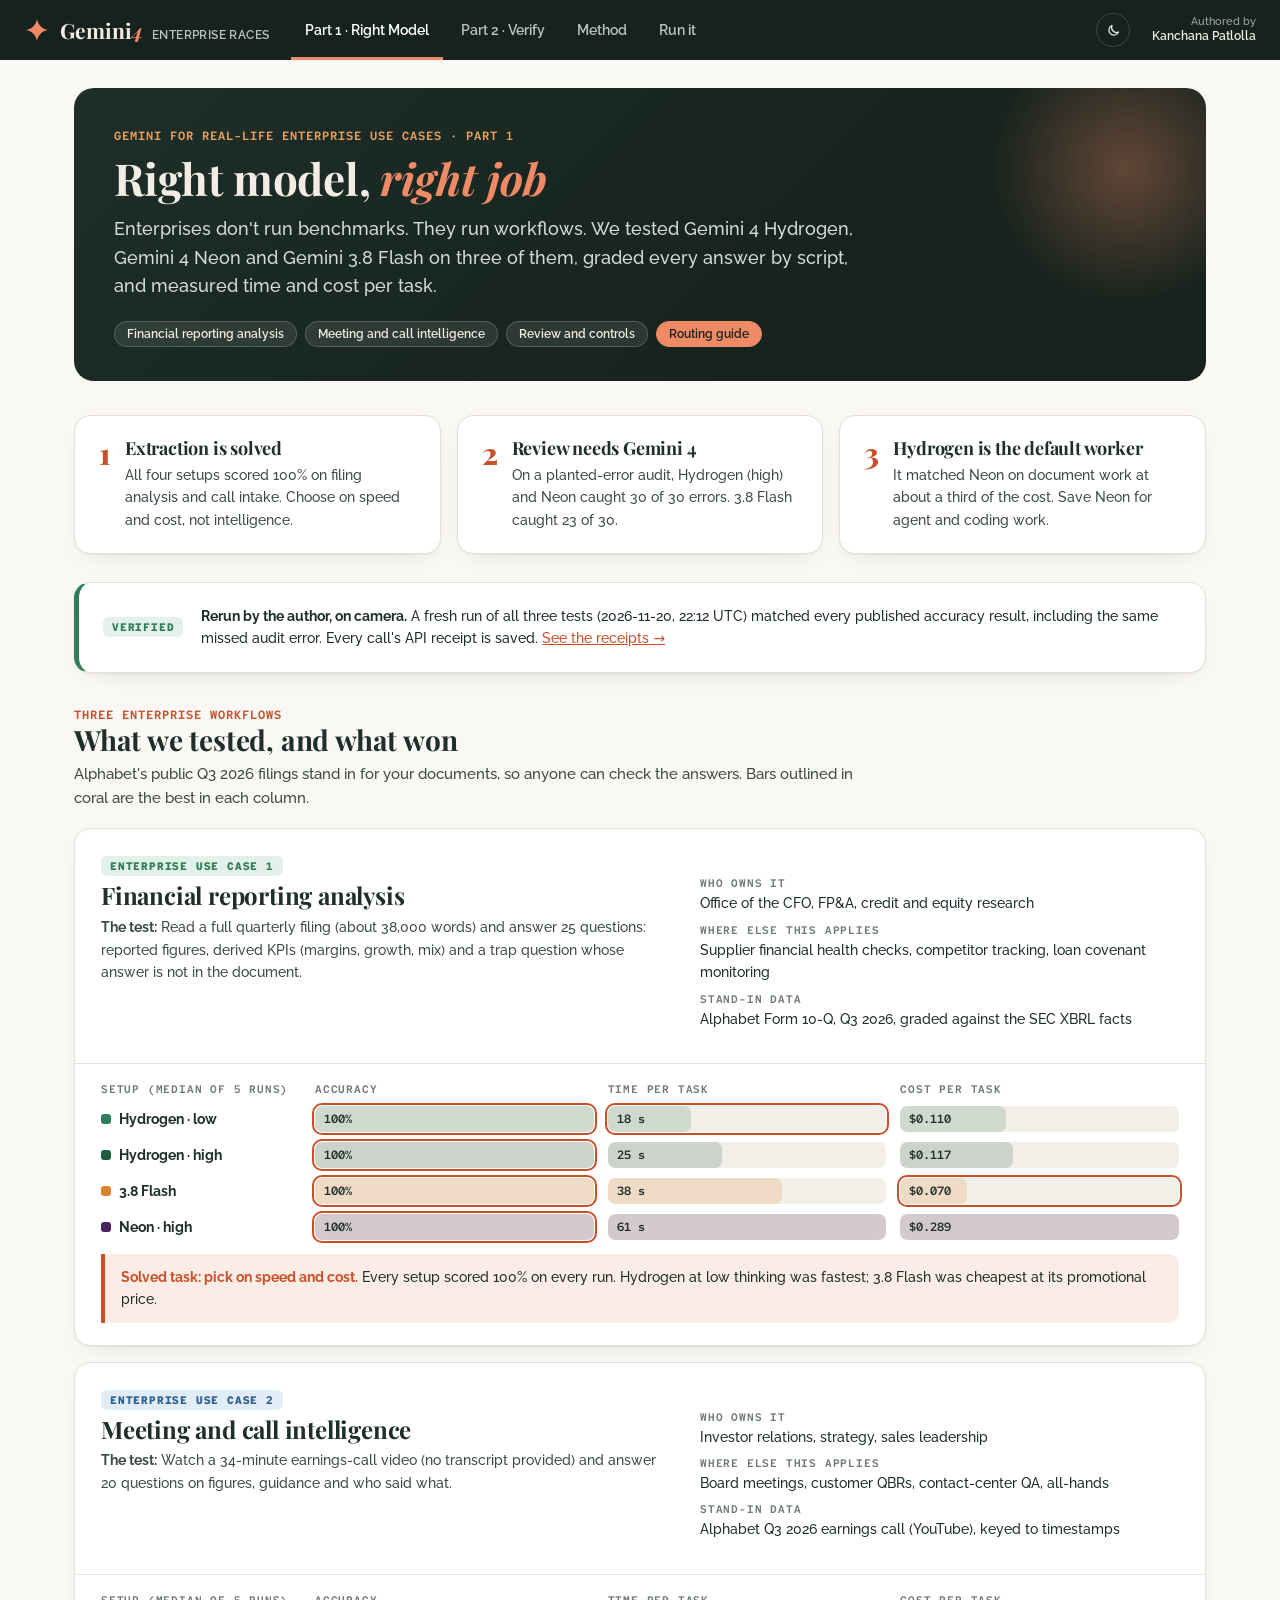
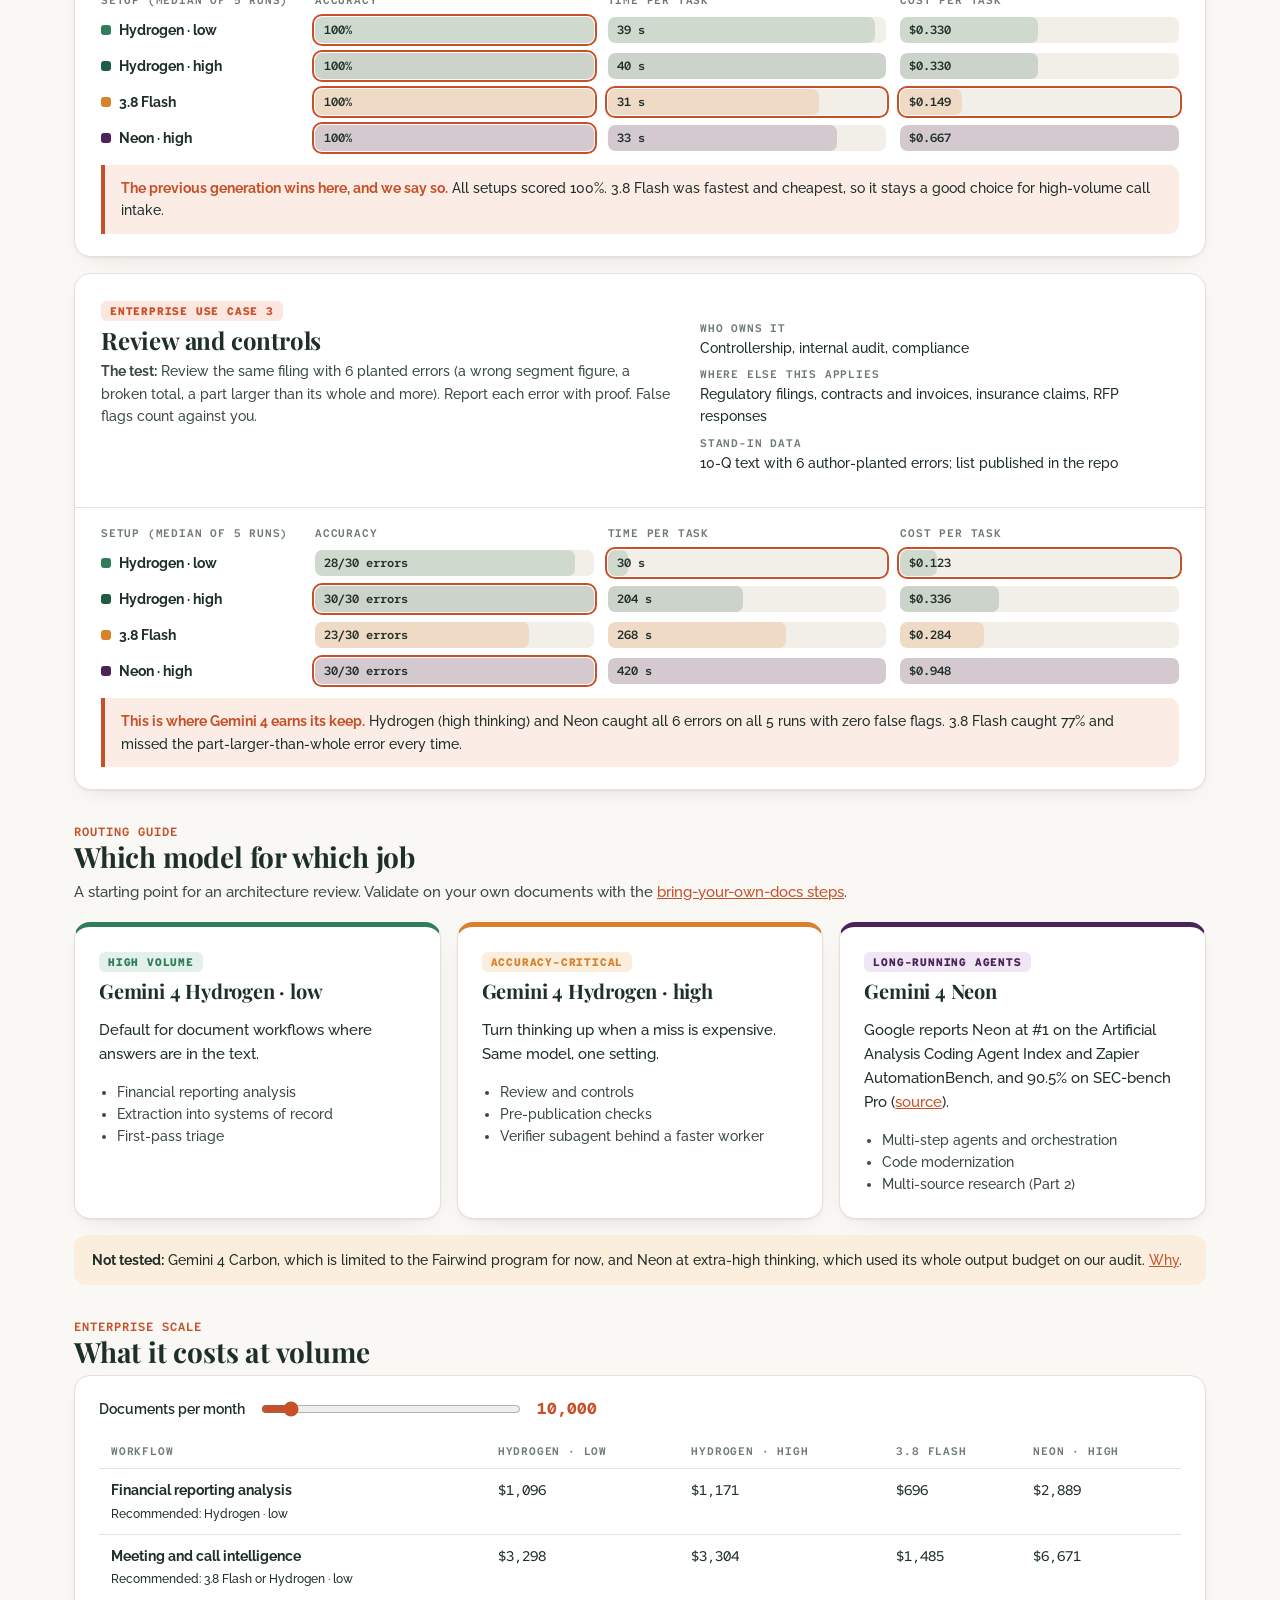
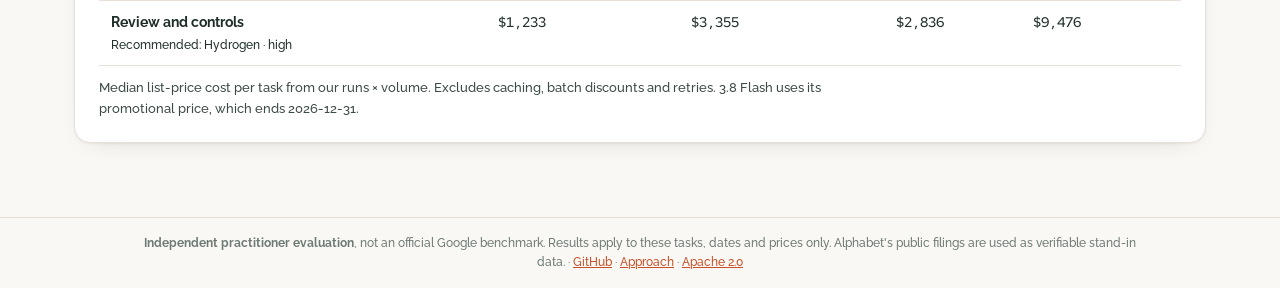
==== commit d7bdbf99: "Add author verification run with API receipts" ====
--- a/docs/index.html
+++ b/docs/index.html
@@ -334,6 +334,13 @@
     </div>
   </section>
 
+  <section style="margin-top:-6px">
+    <div class="card" style="display:flex;gap:18px;align-items:center;border-left:5px solid var(--success)">
+      <span class="tag green">Verified</span>
+      <p style="margin:0;font-size:14px"><b>Rerun by the author, on camera.</b> A fresh run of all three tests (2026-11-20, 22:12 UTC) matched every published accuracy result, including the same missed audit error. Every call's API receipt is saved. <a href="${REPO}/tree/main/results/verification">See the receipts →</a></p>
+    </div>
+  </section>
+
   <section>
     <div class="eyebrow">Three enterprise workflows</div>
     <h2>What we tested, and what won</h2>
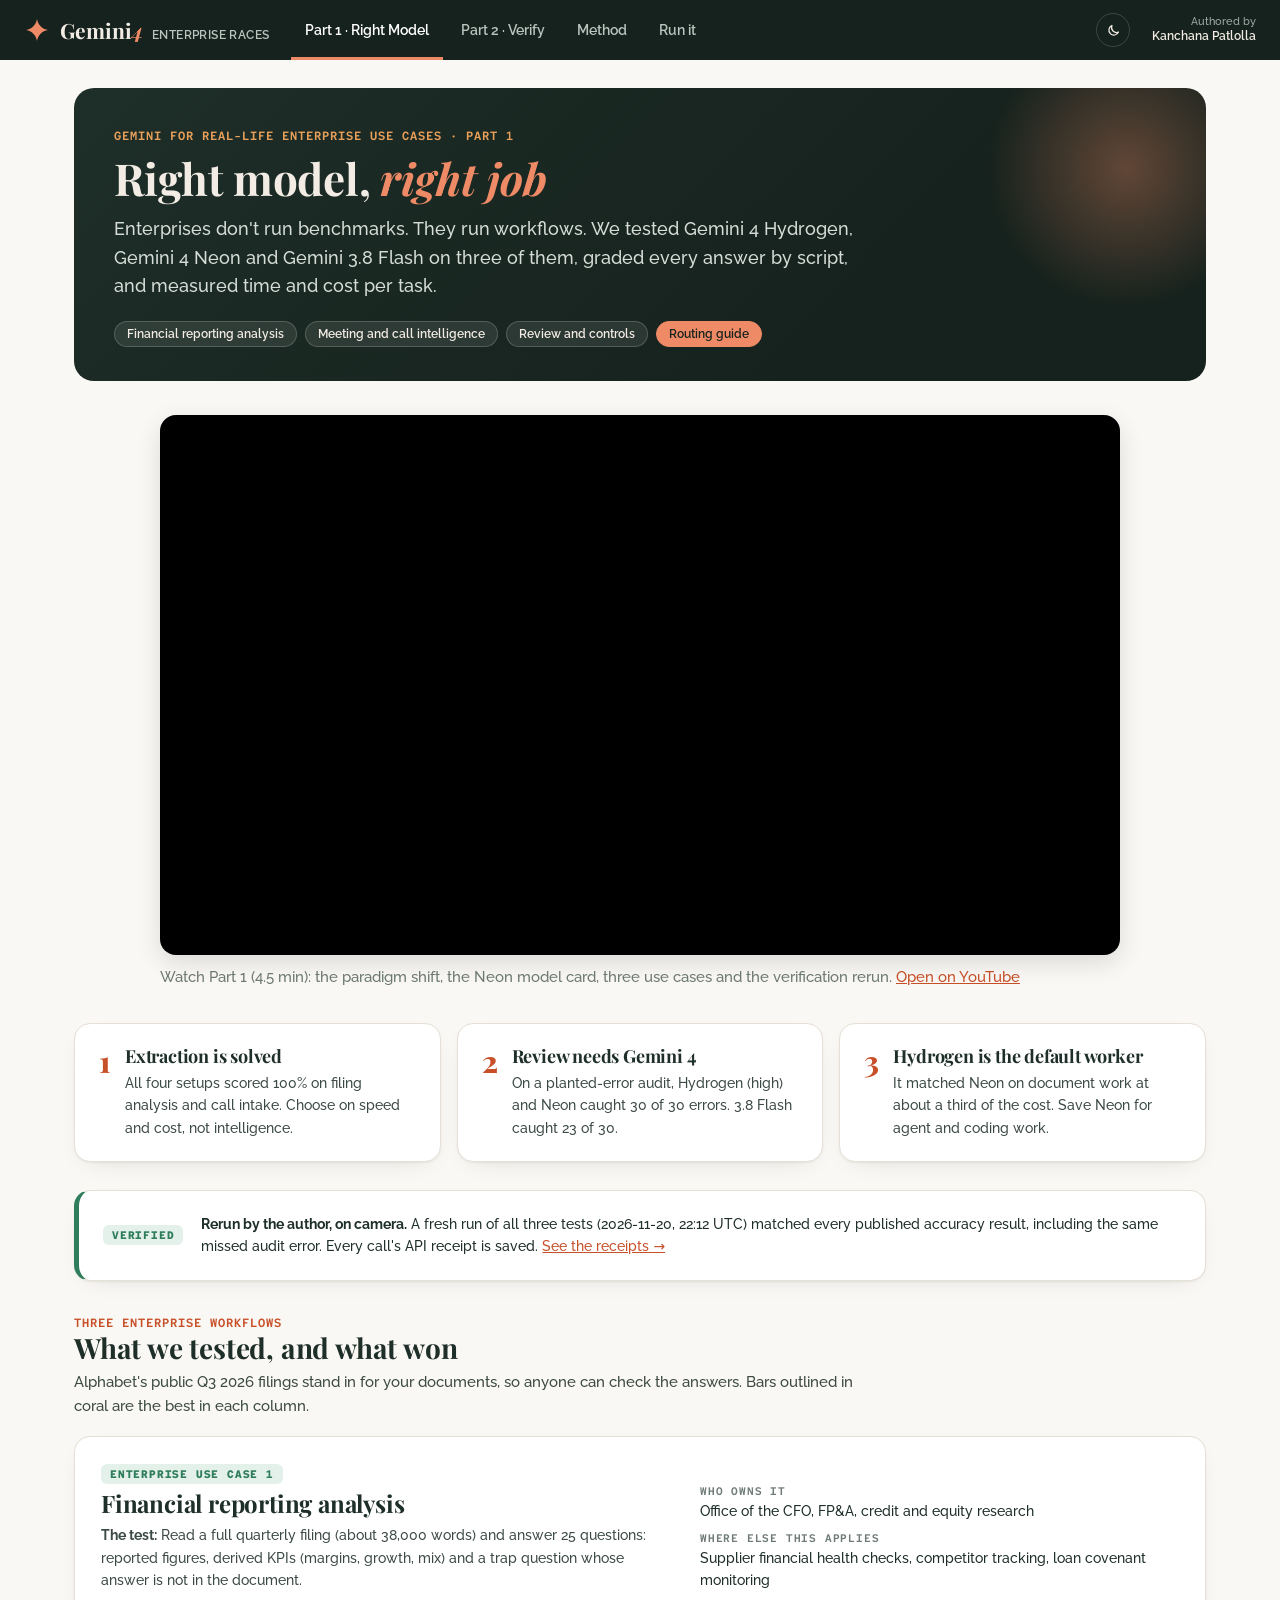
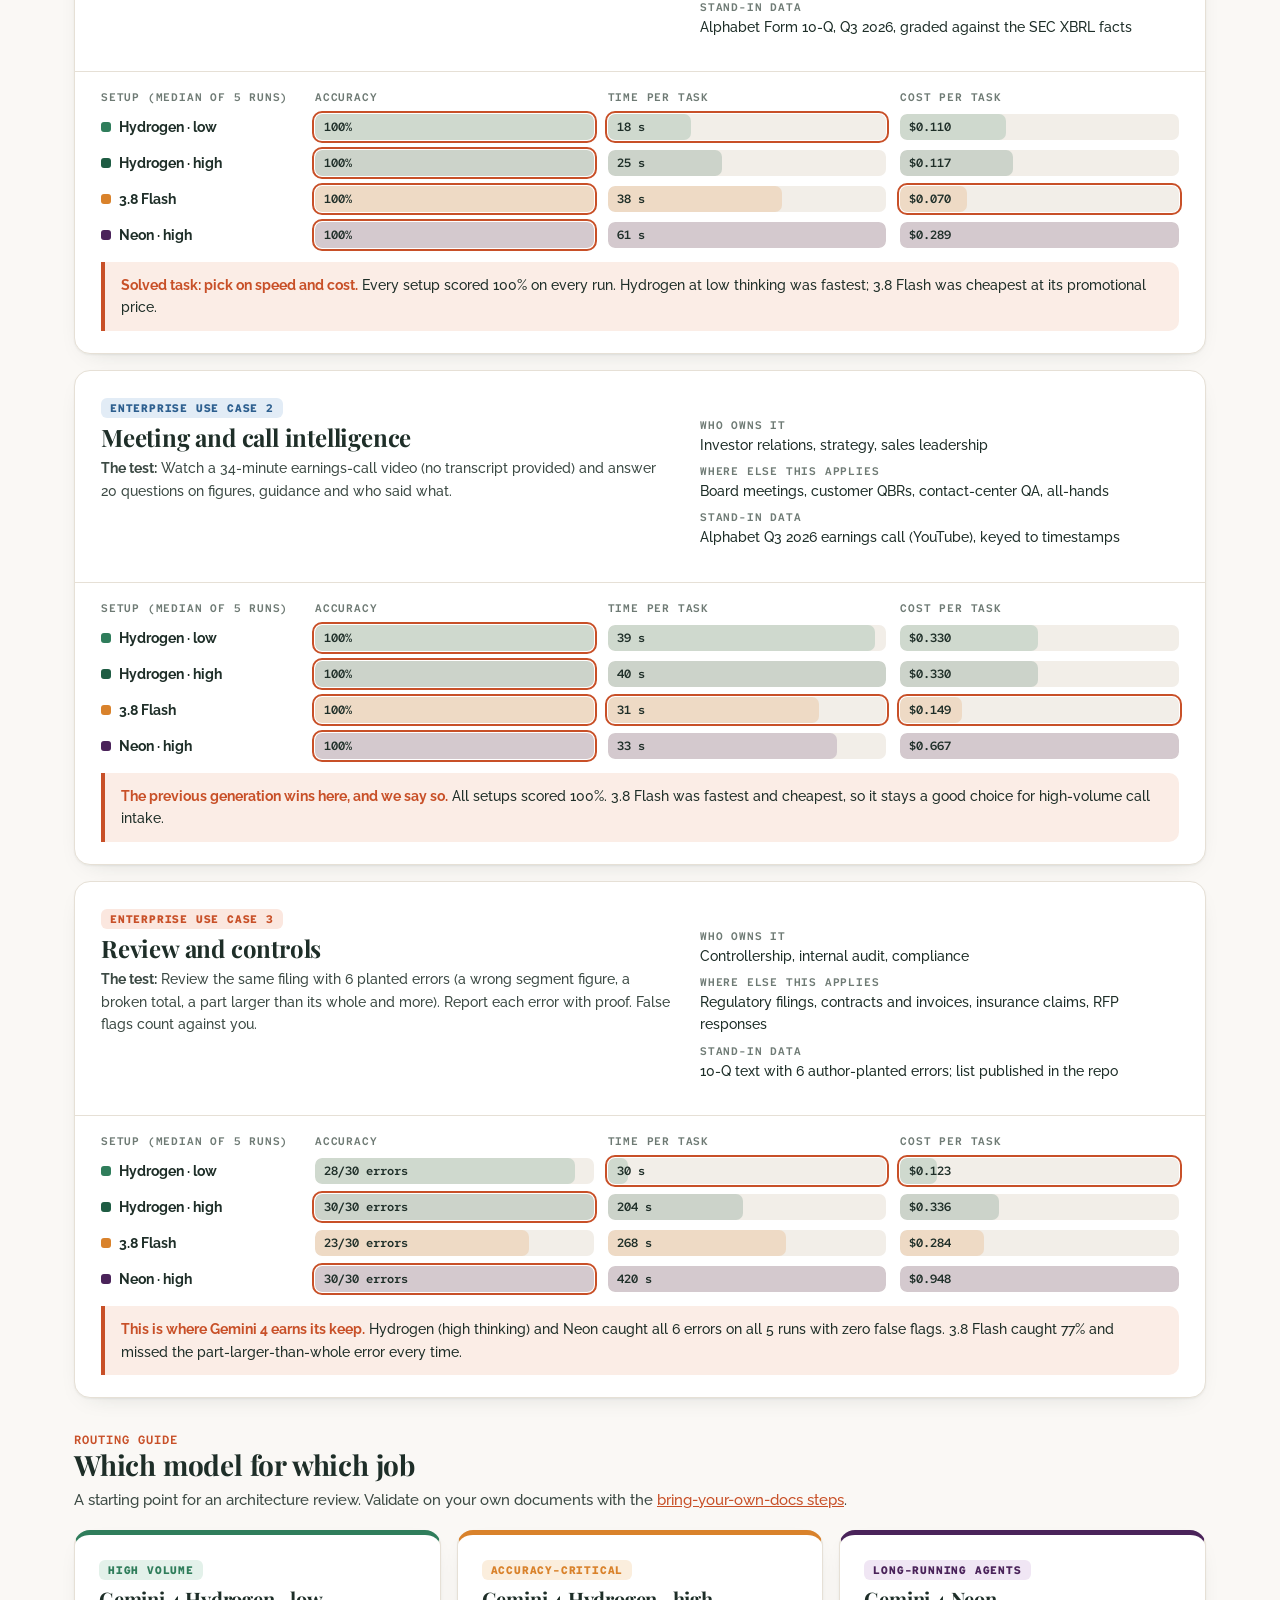
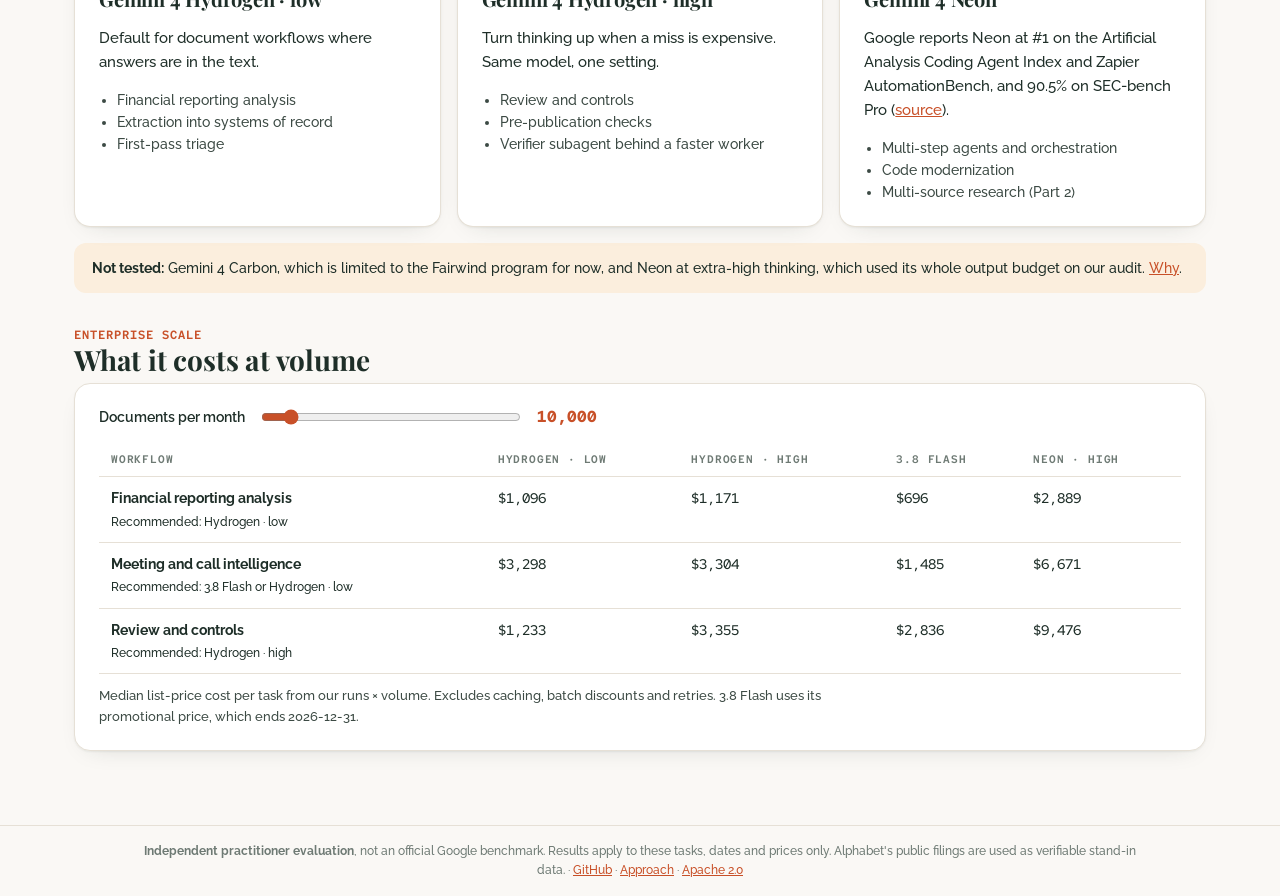
==== commit 546db2b5: "Add Part 1 video: README thumbnail and chapters, site embed, og:image" ====
--- a/docs/index.html
+++ b/docs/index.html
@@ -18,7 +18,11 @@
 <meta property="og:description" content="Which Gemini model should run each enterprise workflow? Accuracy, time and cost on real filings and a real earnings call.">
 <meta property="og:url" content="https://gemini4.cloudrace.info/">
 <meta property="og:type" content="website">
+<meta property="og:image" content="https://gemini4.cloudrace.info/assets/youtube_thumbnail.png">
+<meta property="og:image:width" content="1280">
+<meta property="og:image:height" content="720">
 <meta name="twitter:card" content="summary_large_image">
+<meta name="twitter:image" content="https://gemini4.cloudrace.info/assets/youtube_thumbnail.png">
 <link rel="preconnect" href="https://fonts.googleapis.com">
 <link rel="preconnect" href="https://fonts.gstatic.com" crossorigin>
 <link href="https://fonts.googleapis.com/css2?family=Playfair+Display:ital,wght@0,600;0,700;0,800;1,600&family=Raleway:wght@400;500;600;700&family=Red+Hat+Mono:wght@400;500;600&display=swap" rel="stylesheet">
@@ -156,6 +160,10 @@
   .tabs .tab{padding:0 8px;font-size:12px}
   .by,.brand small{display:none}
 }
+
+.video-wrap{position:relative;aspect-ratio:16/9;max-width:960px;margin:0 auto;border-radius:16px;overflow:hidden;background:#000;box-shadow:0 8px 24px rgba(0,0,0,.12)}
+.video-wrap iframe{position:absolute;inset:0;width:100%;height:100%;border:0}
+.video-cap{font-size:15px;color:var(--muted);max-width:960px;margin:10px auto 0}
 </style>
 </head>
 <body>
@@ -327,6 +335,11 @@
   </div>
 
   <section>
+    <div class="video-wrap"><iframe src="https://www.youtube-nocookie.com/embed/rWk_GcL1MH4" title="Gemini for Real-Life Enterprise Use Cases, Part 1: Right Model, Right Job" loading="lazy" allow="accelerometer; clipboard-write; encrypted-media; gyroscope; picture-in-picture; web-share" referrerpolicy="strict-origin-when-cross-origin" allowfullscreen></iframe></div>
+    <p class="video-cap">Watch Part 1 (4.5 min): the paradigm shift, the Neon model card, three use cases and the verification rerun. <a href="https://youtu.be/rWk_GcL1MH4" target="_blank" rel="noopener">Open on YouTube</a></p>
+  </section>
+
+  <section>
     <div class="grid g3">
       <div class="card take"><span class="n">1</span><div><h3>Extraction is solved</h3><p>All four setups scored 100% on filing analysis and call intake. Choose on speed and cost, not intelligence.</p></div></div>
       <div class="card take"><span class="n">2</span><div><h3>Review needs Gemini 4</h3><p>On a planted-error audit, Hydrogen (high) and Neon caught 30 of 30 errors. 3.8 Flash caught 23 of 30.</p></div></div>
